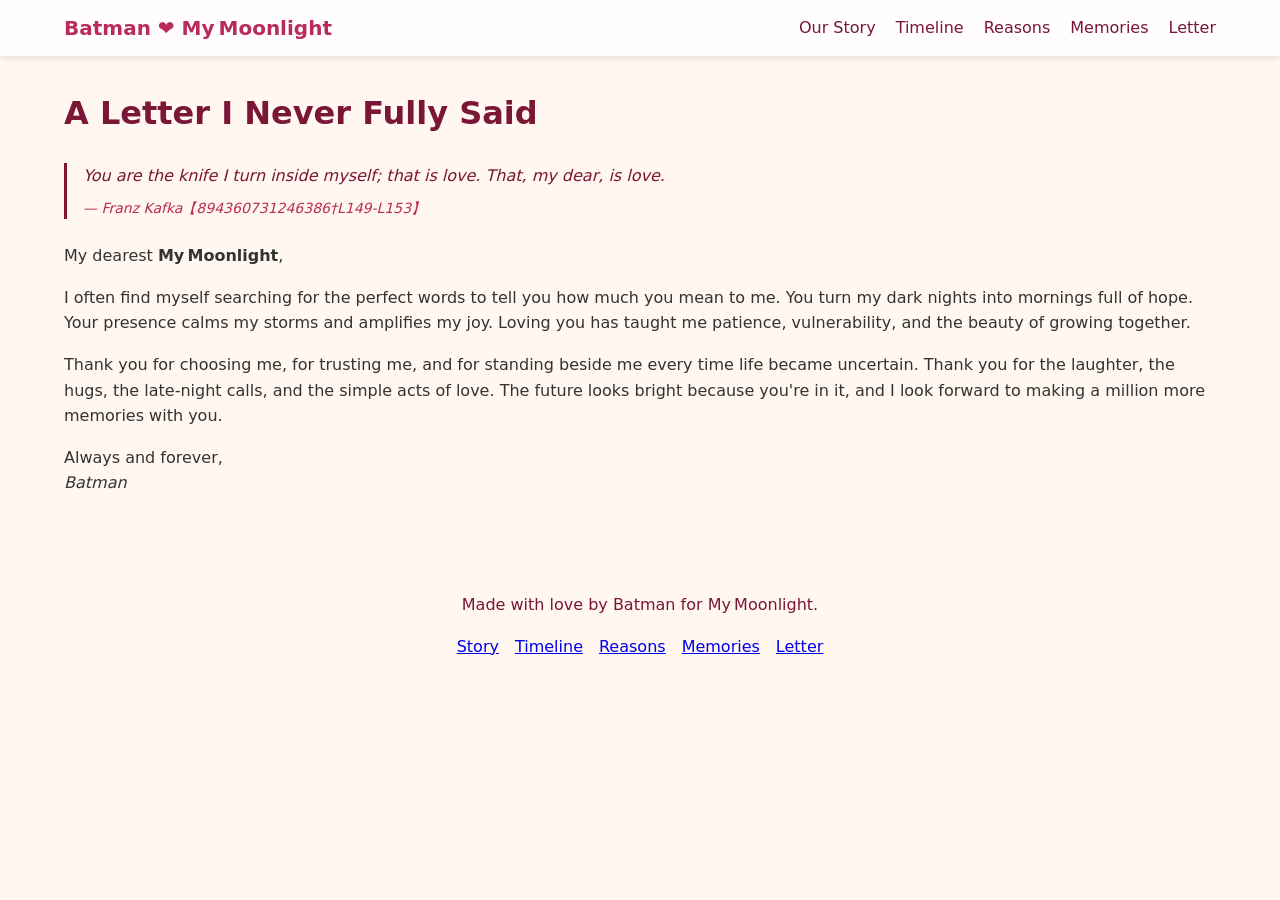
==== letter/index.html @ edda7a69 "Add letter page" ====
<!doctype html>
<html lang="en-GB">
  <head>
    <meta charset="utf-8" />
    <meta name="viewport" content="width=device-width, initial-scale=1" />
    <title>A Letter | Batman ❤ My Moonlight</title>
    <meta name="description" content="A heartfelt letter from Batman to My Moonlight." />
    <link rel="stylesheet" href="../assets/css/main.css" />
  </head>
  <body>
    <a class="skip-link" href="#main-content">Skip to content</a>
    <header class="site-header">
      <nav class="site-nav" aria-label="Primary">
        <a class="brand" href="../home.html">Batman ❤ My Moonlight</a>
        <button class="nav-toggle" type="button" aria-expanded="false" aria-controls="primary-menu" aria-label="Open menu">☰</button>
        <ul id="primary-menu" class="menu">
          <li><a href="../story/index.html">Our Story</a></li>
          <li><a href="../timeline/index.html">Timeline</a></li>
          <li><a href="../reasons/index.html">Reasons</a></li>
          <li><a href="../memories/index.html">Memories</a></li>
          <li><a href="../letter/index.html">Letter</a></li>
        </ul>
      </nav>
    </header>
    <main id="main-content">
      <section aria-labelledby="letter-title">
        <h2 id="letter-title">A Letter I Never Fully Said</h2>

        <!-- Kafka quote about love as a knife turned inward -->
        <blockquote>
          You are the knife I turn inside myself; that is love. That, my dear, is love.
          <cite>— Franz Kafka【894360731246386†L149-L153】</cite>
        </blockquote>

        <p>
          My dearest <strong>My Moonlight</strong>,
        </p>
        <p>
          I often find myself searching for the perfect words to tell you how much you
          mean to me. You turn my dark nights into mornings full of hope. Your
          presence calms my storms and amplifies my joy. Loving you has taught me
          patience, vulnerability, and the beauty of growing together.
        </p>
        <p>
          Thank you for choosing me, for trusting me, and for standing beside me
          every time life became uncertain. Thank you for the laughter, the hugs,
          the late‑night calls, and the simple acts of love. The future looks bright
          because you're in it, and I look forward to making a million more
          memories with you.
        </p>
        <p>
          Always and forever,
          <br />
          <em>Batman</em>
        </p>
      </section>
    </main>
    <footer class="site-footer">
      <p>Made with love by Batman for My Moonlight.</p>
      <nav aria-label="Footer">
        <a href="../story/index.html">Story</a>
        <a href="../timeline/index.html">Timeline</a>
        <a href="../reasons/index.html">Reasons</a>
        <a href="../memories/index.html">Memories</a>
        <a href="../letter/index.html">Letter</a>
      </nav>
    </footer>
    <script src="../assets/js/main.js" defer></script>
  </body>
</html>
---- assets/css/main.css ----
/*
  main.css
  Styling for the Batman & My Moonlight website.

  The design takes inspiration from the original love site but
  improves on accessibility and mobile responsiveness. It uses
  a simple colour palette of rose and cream, provides a sticky
  header with a hamburger menu on small screens, and defines
  typographic hierarchy for sections. It also includes focus
  styles for keyboard users and respects reduced‑motion preferences.
*/

/* Theme colours */
:root {
  --rose: #b92b58;
  --rose-dark: #7a1636;
  --cream: #fff7f0;
  --panel: rgba(255, 255, 255, 0.85);
  --text: #333;
}

html {
  font-size: 16px;
  scroll-behavior: smooth;
}

body {
  margin: 0;
  font-family: system-ui, -apple-system, BlinkMacSystemFont, "Segoe UI", Roboto,
    "Helvetica Neue", Arial, "Noto Sans", sans-serif;
  line-height: 1.6;
  background: var(--cream);
  color: var(--text);
}

/* Skip link for screen reader and keyboard users */
.skip-link {
  position: absolute;
  left: -9999px;
  top: auto;
  background: var(--rose);
  color: #fff;
  padding: 0.75rem 1rem;
  border-radius: 0.5rem;
  z-index: 2000;
}

.skip-link:focus {
  left: 1rem;
  top: 1rem;
}

/* Header with navigation */
.site-header {
  position: sticky;
  top: 0;
  z-index: 1000;
  backdrop-filter: blur(8px);
  background: var(--panel);
  box-shadow: 0 2px 6px rgba(0, 0, 0, 0.1);
}

.site-nav {
  max-width: 72rem;
  margin: 0 auto;
  padding: 0.75rem 1rem;
  display: flex;
  align-items: center;
  justify-content: space-between;
  gap: 1rem;
}

.brand {
  font-weight: 700;
  color: var(--rose);
  text-decoration: none;
  font-size: 1.25rem;
}

.menu {
  list-style: none;
  display: flex;
  gap: 1.25rem;
  margin: 0;
  padding: 0;
}

.menu a {
  color: var(--rose-dark);
  text-decoration: none;
  font-weight: 500;
}

/* Hamburger toggle appears on small screens */
.nav-toggle {
  display: none;
  background: none;
  border: none;
  font-size: 1.5rem;
  color: var(--rose-dark);
  cursor: pointer;
}

/* Accessibility: focus outlines */
a:focus-visible,
button:focus-visible {
  outline: 3px solid var(--rose-dark);
  outline-offset: 2px;
}

@media (max-width: 768px) {
  .nav-toggle {
    display: inline-block;
  }
  .menu {
    position: absolute;
    right: 1rem;
    top: 4rem;
    flex-direction: column;
    width: min(18rem, calc(100vw - 2rem));
    background: var(--panel);
    border-radius: 0.75rem;
    padding: 1rem;
    box-shadow: 0 12px 24px rgba(0, 0, 0, 0.15);
    display: none;
  }
  .menu.is-open {
    display: flex;
  }
}

@media (prefers-reduced-motion: reduce) {
  html {
    scroll-behavior: auto;
  }
  *, *::before, *::after {
    animation: none !important;
    transition: none !important;
  }
}

/* Main content area */
main {
  max-width: 72rem;
  margin: 2rem auto;
  padding: 0 1rem;
}

section {
  margin-bottom: 3rem;
}

section h2 {
  font-size: 2rem;
  color: var(--rose-dark);
  margin-top: 0;
  margin-bottom: 0.75rem;
}

section p,
section li {
  font-size: 1rem;
}

/* Footer */
.site-footer {
  max-width: 72rem;
  margin: 4rem auto 2rem;
  padding: 1rem 1rem 2rem;
  text-align: center;
  color: var(--rose-dark);
}

.site-footer nav {
  display: flex;
  justify-content: center;
  gap: 1rem;
  flex-wrap: wrap;
}

/* Memory jar grid */
.jar-grid {
  display: grid;
  grid-template-columns: repeat(auto-fit, minmax(4rem, 1fr));
  gap: 0.5rem;
  margin-top: 1rem;
}

.memory-note {
  background: var(--rose);
  border: none;
  color: #fff;
  font-size: 1.5rem;
  height: 3rem;
  border-radius: 50%;
  display: flex;
  align-items: center;
  justify-content: center;
  cursor: pointer;
  transition: transform 0.2s;
}

.memory-note:hover,
.memory-note:focus {
  transform: scale(1.1);
}

dialog {
  border: none;
  border-radius: 0.75rem;
  max-width: 28rem;
  padding: 1.5rem;
  box-shadow: 0 6px 20px rgba(0, 0, 0, 0.2);
}

dialog::backdrop {
  background: rgba(0, 0, 0, 0.5);
}

/* Quotation styling */
/*
  Blockquote elements are used throughout the site to highlight
  romantic quotes from Franz Kafka. The styling gives them a
  distinctive look with a rose‑coloured bar on the left and
  italicised text to evoke the feel of a handwritten letter. The
  cite element is displayed as a block beneath the quote, with a
  smaller font size and a lighter rose colour.
*/
blockquote {
  margin: 1.5rem 0;
  padding-left: 1rem;
  border-left: 3px solid var(--rose-dark);
  font-style: italic;
  color: var(--rose-dark);
}

blockquote cite {
  display: block;
  margin-top: 0.5rem;
  font-size: 0.875rem;
  color: var(--rose);
}

/* Password page styles */
.password-container {
  min-height: 100vh;
  display: flex;
  align-items: center;
  justify-content: center;
  background: var(--cream);
}

.password-box {
  background: var(--panel);
  padding: 2rem;
  border-radius: 0.75rem;
  box-shadow: 0 8px 16px rgba(0, 0, 0, 0.2);
  text-align: center;
}

.password-box h1 {
  margin-top: 0;
  margin-bottom: 1rem;
  color: var(--rose-dark);
}

.password-box input[type="password"] {
  width: 100%;
  padding: 0.75rem;
  margin-bottom: 1rem;
  border: 1px solid var(--rose-dark);
  border-radius: 0.5rem;
}

.password-box button {
  background: var(--rose);
  color: #fff;
  border: none;
  padding: 0.75rem 1.25rem;
  border-radius: 0.5rem;
  cursor: pointer;
  font-size: 1rem;
  transition: background 0.2s;
}

.password-box button:hover {
  background: var(--rose-dark);
}
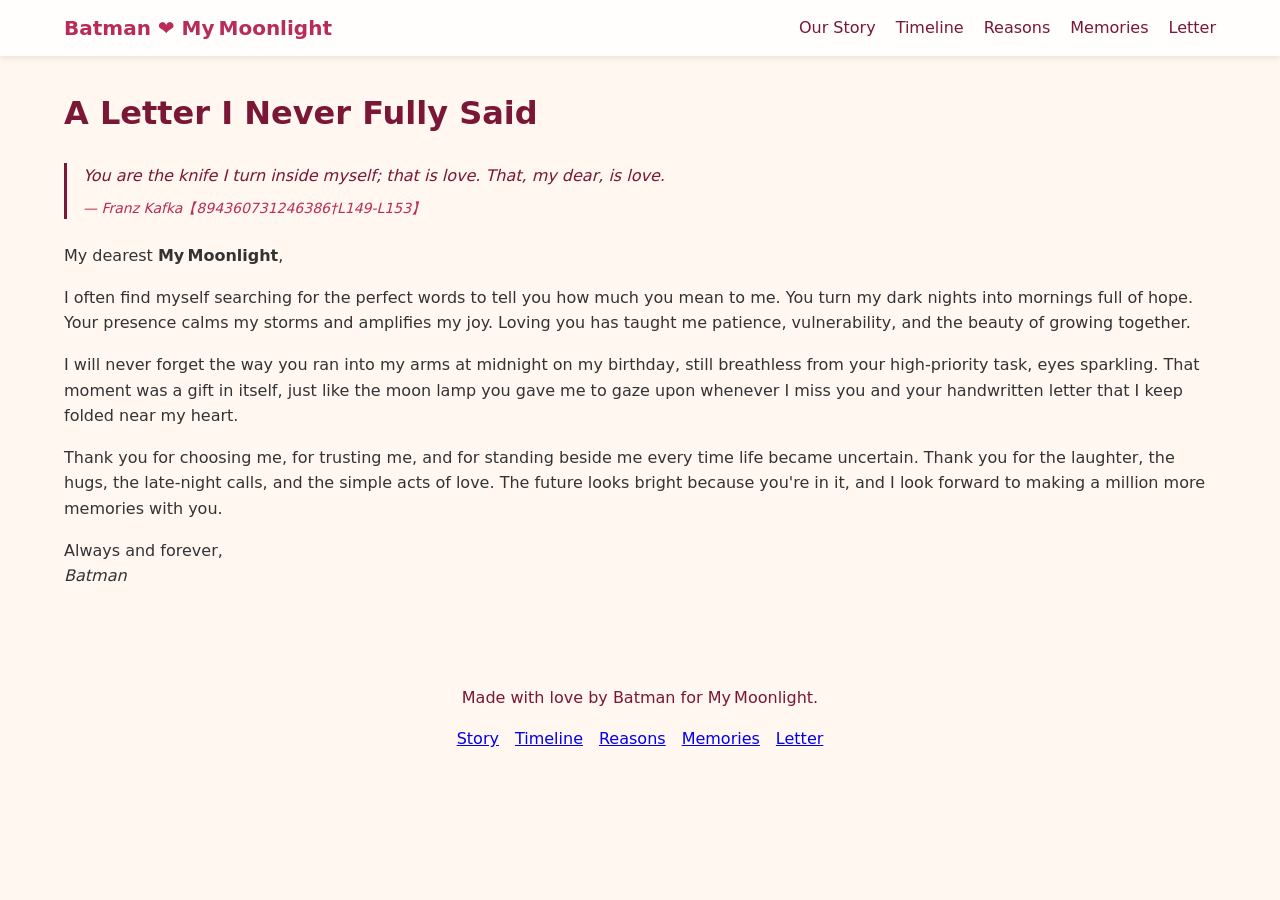
==== commit 0041da87: "Replace letter page with redesigned love letter version" ====
--- a/letter/index.html
+++ b/letter/index.html
@@ -42,6 +42,13 @@
           patience, vulnerability, and the beauty of growing together.
         </p>
         <p>
+          I will never forget the way you ran into my arms at midnight on my birthday,
+          still breathless from your high‑priority task, eyes sparkling. That
+          moment was a gift in itself, just like the moon lamp you gave me to
+          gaze upon whenever I miss you and your handwritten letter that I keep
+          folded near my heart.
+        </p>
+        <p>
           Thank you for choosing me, for trusting me, and for standing beside me
           every time life became uncertain. Thank you for the laughter, the hugs,
           the late‑night calls, and the simple acts of love. The future looks bright
@@ -65,6 +72,8 @@
         <a href="../letter/index.html">Letter</a>
       </nav>
     </footer>
+    <!-- Include the background music on this page as well -->
+    <audio id="bg-audio" src="../assets/audio/love-song.wav" preload="none" loop></audio>
     <script src="../assets/js/main.js" defer></script>
   </body>
-</html>
+</html>
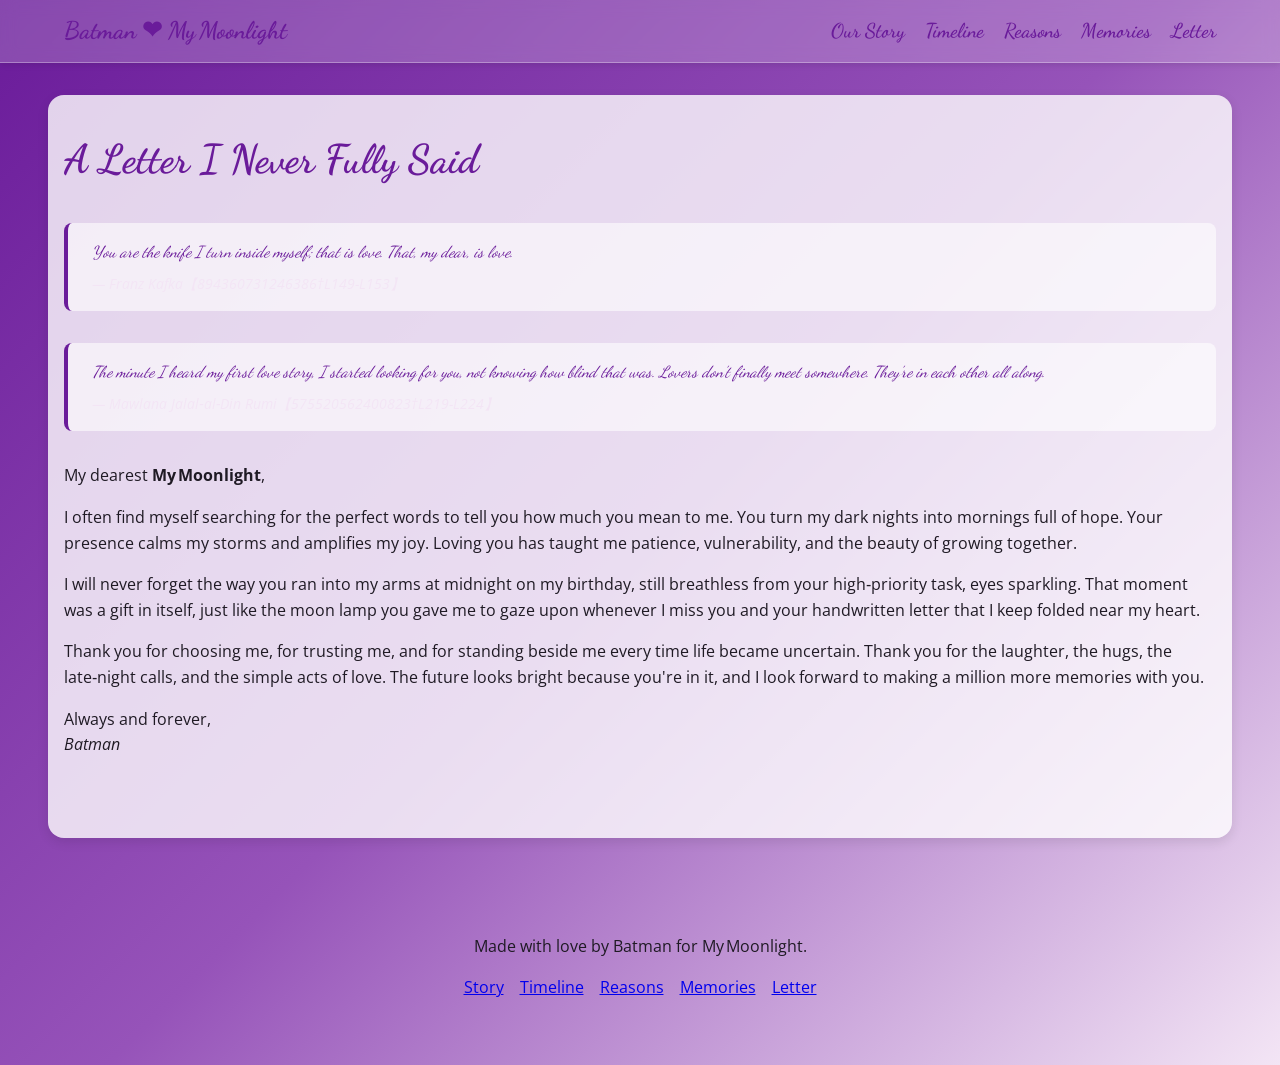
==== commit 11f94d56: "Update letter page with additional Rumi quote and improved content" ====
--- a/letter/index.html
+++ b/letter/index.html
@@ -30,6 +30,14 @@
         <blockquote>
           You are the knife I turn inside myself; that is love. That, my dear, is love.
           <cite>— Franz Kafka【894360731246386†L149-L153】</cite>
+        </blockquote>
+
+        <!-- Rumi quote about lovers being within each other -->
+        <blockquote>
+          The minute I heard my first love story,
+          I started looking for you, not knowing how blind that was.
+          Lovers don’t finally meet somewhere. They’re in each other all along.
+          <cite>— Mawlana Jalal‑al‑Din Rumi【575520562400823†L219-L224】</cite>
         </blockquote>
 
         <p>
--- a/assets/css/main.css
+++ b/assets/css/main.css
@@ -10,13 +10,32 @@
   styles for keyboard users and respects reduced‑motion preferences.
 */
 
-/* Theme colours */
+/* Import Google Fonts for a more romantic feel. Dancing Script evokes
+   handwritten love letters, while Open Sans provides a clean base for
+   body text. These fonts are loaded asynchronously by the browser. */
+@import url('https://fonts.googleapis.com/css2?family=Dancing+Script:wght@400;700&family=Open+Sans:wght@400;600&display=swap');
+
+/* Theme colours and assets */
 :root {
-  --rose: #b92b58;
-  --rose-dark: #7a1636;
-  --cream: #fff7f0;
-  --panel: rgba(255, 255, 255, 0.85);
-  --text: #333;
+  /* Primary palette inspired by twilight – soft purples and pinks
+     reminiscent of an evening sky. */
+  --primary: #6a1b9a; /* royal purple for headings, accents and buttons */
+  --secondary: #f3e5f5; /* very light lavender for card backgrounds */
+  --accent: #ffffff; /* pure white for highlights */
+  --text: #1f1a24; /* dark plum for high contrast text */
+
+  /* Paper texture background (generated image). Previously used for an aged paper
+     effect. Replaced with a solid colour because the user requested a
+     purple‑themed background without any texture. */
+  --paper: none;
+
+  /* Memory note background tints for individual pop‑ups. */
+  --note1-bg: rgba(106, 27, 154, 0.15);
+  --note2-bg: rgba(243, 229, 245, 0.3);
+  --note3-bg: rgba(142, 68, 173, 0.2);
+  --note4-bg: rgba(173, 100, 199, 0.2);
+  --note5-bg: rgba(189, 131, 208, 0.25);
+  --note6-bg: rgba(221, 160, 221, 0.25);
 }
 
 html {
@@ -26,10 +45,13 @@
 
 body {
   margin: 0;
-  font-family: system-ui, -apple-system, BlinkMacSystemFont, "Segoe UI", Roboto,
-    "Helvetica Neue", Arial, "Noto Sans", sans-serif;
+  /* Use Open Sans for body text and fall back to system sans‑serif fonts. */
+  font-family: 'Open Sans', system-ui, -apple-system, BlinkMacSystemFont,
+    "Segoe UI", Roboto, "Helvetica Neue", Arial, "Noto Sans", sans-serif;
   line-height: 1.6;
-  background: var(--cream);
+  /* Apply a gradient background that transitions from our deep purple to
+     lavender. This creates a cosy twilight effect without any texture. */
+  background: linear-gradient(135deg, var(--primary) 0%, #9653b9 50%, var(--secondary) 100%);
   color: var(--text);
 }
 
@@ -56,8 +78,9 @@
   top: 0;
   z-index: 1000;
   backdrop-filter: blur(8px);
-  background: var(--panel);
+  background: rgba(255, 255, 255, 0.2);
   box-shadow: 0 2px 6px rgba(0, 0, 0, 0.1);
+  border-bottom: 1px solid rgba(255, 255, 255, 0.3);
 }
 
 .site-nav {
@@ -68,13 +91,16 @@
   align-items: center;
   justify-content: space-between;
   gap: 1rem;
+  font-family: 'Dancing Script', cursive;
+  font-size: 1.25rem;
 }
 
 .brand {
   font-weight: 700;
-  color: var(--rose);
+  color: var(--primary);
   text-decoration: none;
-  font-size: 1.25rem;
+  font-size: 1.5rem;
+  font-family: 'Dancing Script', cursive;
 }
 
 .menu {
@@ -86,9 +112,9 @@
 }
 
 .menu a {
-  color: var(--rose-dark);
+  color: var(--primary);
   text-decoration: none;
-  font-weight: 500;
+  font-weight: 600;
 }
 
 /* Hamburger toggle appears on small screens */
@@ -96,8 +122,8 @@
   display: none;
   background: none;
   border: none;
-  font-size: 1.5rem;
-  color: var(--rose-dark);
+  font-size: 2rem;
+  color: var(--primary);
   cursor: pointer;
 }
 
@@ -143,7 +169,12 @@
 main {
   max-width: 72rem;
   margin: 2rem auto;
-  padding: 0 1rem;
+  padding: 2rem 1rem;
+  /* Place the main content on a slightly opaque panel for contrast against
+     the gradient backdrop. */
+  background: rgba(255, 255, 255, 0.8);
+  border-radius: 1rem;
+  box-shadow: 0 4px 12px rgba(0, 0, 0, 0.1);
 }
 
 section {
@@ -151,15 +182,17 @@
 }
 
 section h2 {
-  font-size: 2rem;
-  color: var(--rose-dark);
+  font-size: 2.5rem;
+  color: var(--primary);
   margin-top: 0;
   margin-bottom: 0.75rem;
+  font-family: 'Dancing Script', cursive;
 }
 
 section p,
 section li {
   font-size: 1rem;
+  font-family: 'Open Sans', sans-serif;
 }
 
 /* Footer */
@@ -179,25 +212,34 @@
 }
 
 /* Memory jar grid */
+/* The memory jar grid becomes a flexible layout that wraps elegantly
+   across screen sizes. Hearts are evenly spaced and never overlap. */
 .jar-grid {
-  display: grid;
-  grid-template-columns: repeat(auto-fit, minmax(4rem, 1fr));
-  gap: 0.5rem;
+  display: flex;
+  flex-wrap: wrap;
+  justify-content: center;
+  gap: 1rem;
   margin-top: 1rem;
 }
 
+
+/* Memory notes: each heart is tinted differently to reflect
+   unique memories. They grow slightly on hover for an inviting feel. */
 .memory-note {
-  background: var(--rose);
   border: none;
   color: #fff;
-  font-size: 1.5rem;
-  height: 3rem;
+  font-size: 1.6rem;
+  /* Increase the size slightly for better mobile tap targets */
+  height: 4rem;
+  width: 4rem;
   border-radius: 50%;
   display: flex;
   align-items: center;
   justify-content: center;
   cursor: pointer;
-  transition: transform 0.2s;
+  transition: transform 0.25s;
+  background: var(--primary);
+  box-shadow: 0 2px 6px rgba(0, 0, 0, 0.15);
 }
 
 .memory-note:hover,
@@ -205,16 +247,50 @@
   transform: scale(1.1);
 }
 
+/* Specific tints for each note; assign these classes in HTML */
+.note-1 {
+  background: var(--primary);
+}
+.note-2 {
+  background: var(--secondary);
+}
+.note-3 {
+  background: #a678b2; /* intermediate purple */
+}
+.note-4 {
+  background: #c193cd; /* soft mauve */
+}
+
+.note-5 {
+  background: #ad64c7;
+}
+.note-6 {
+  background: #d69ad9;
+}
+
 dialog {
   border: none;
   border-radius: 0.75rem;
-  max-width: 28rem;
-  padding: 1.5rem;
-  box-shadow: 0 6px 20px rgba(0, 0, 0, 0.2);
+  max-width: 32rem;
+  padding: 2rem;
+  background: rgba(255, 255, 255, 0.85);
+  box-shadow: 0 8px 24px rgba(0, 0, 0, 0.25);
+  animation: fadeIn 0.3s ease-out both;
 }
 
 dialog::backdrop {
-  background: rgba(0, 0, 0, 0.5);
+  background: rgba(0, 0, 0, 0.6);
+}
+
+@keyframes fadeIn {
+  from {
+    opacity: 0;
+    transform: translateY(-10px);
+  }
+  to {
+    opacity: 1;
+    transform: translateY(0);
+  }
 }
 
 /* Quotation styling */
@@ -227,53 +303,62 @@
   smaller font size and a lighter rose colour.
 */
 blockquote {
-  margin: 1.5rem 0;
-  padding-left: 1rem;
-  border-left: 3px solid var(--rose-dark);
+  margin: 2rem 0;
+  padding: 1rem 1.5rem;
+  border-left: 4px solid var(--primary);
   font-style: italic;
-  color: var(--rose-dark);
+  color: var(--primary);
+  background: rgba(255, 255, 255, 0.6);
+  border-radius: 0.5rem;
+  font-family: 'Dancing Script', cursive;
 }
 
 blockquote cite {
   display: block;
   margin-top: 0.5rem;
   font-size: 0.875rem;
-  color: var(--rose);
-}
-
+  color: var(--secondary);
+  font-family: 'Open Sans', sans-serif;
+}
+
+/* Password page styles */
 /* Password page styles */
 .password-container {
   min-height: 100vh;
   display: flex;
   align-items: center;
   justify-content: center;
-  background: var(--cream);
+  /* Match the solid site background on the password page. */
+  background: var(--secondary);
 }
 
 .password-box {
-  background: var(--panel);
-  padding: 2rem;
-  border-radius: 0.75rem;
-  box-shadow: 0 8px 16px rgba(0, 0, 0, 0.2);
+  background: rgba(255, 255, 255, 0.9);
+  padding: 3rem;
+  border-radius: 1rem;
+  box-shadow: 0 10px 24px rgba(0, 0, 0, 0.25);
   text-align: center;
 }
 
 .password-box h1 {
   margin-top: 0;
-  margin-bottom: 1rem;
-  color: var(--rose-dark);
+  margin-bottom: 1.5rem;
+  color: var(--primary);
+  font-family: 'Dancing Script', cursive;
+  font-size: 2.5rem;
 }
 
 .password-box input[type="password"] {
   width: 100%;
   padding: 0.75rem;
   margin-bottom: 1rem;
-  border: 1px solid var(--rose-dark);
+  border: 1px solid var(--primary);
   border-radius: 0.5rem;
+  font-family: 'Open Sans', sans-serif;
 }
 
 .password-box button {
-  background: var(--rose);
+  background: var(--primary);
   color: #fff;
   border: none;
   padding: 0.75rem 1.25rem;
@@ -284,5 +369,5 @@
 }
 
 .password-box button:hover {
-  background: var(--rose-dark);
-}
+  background: #6c3483;
+}
